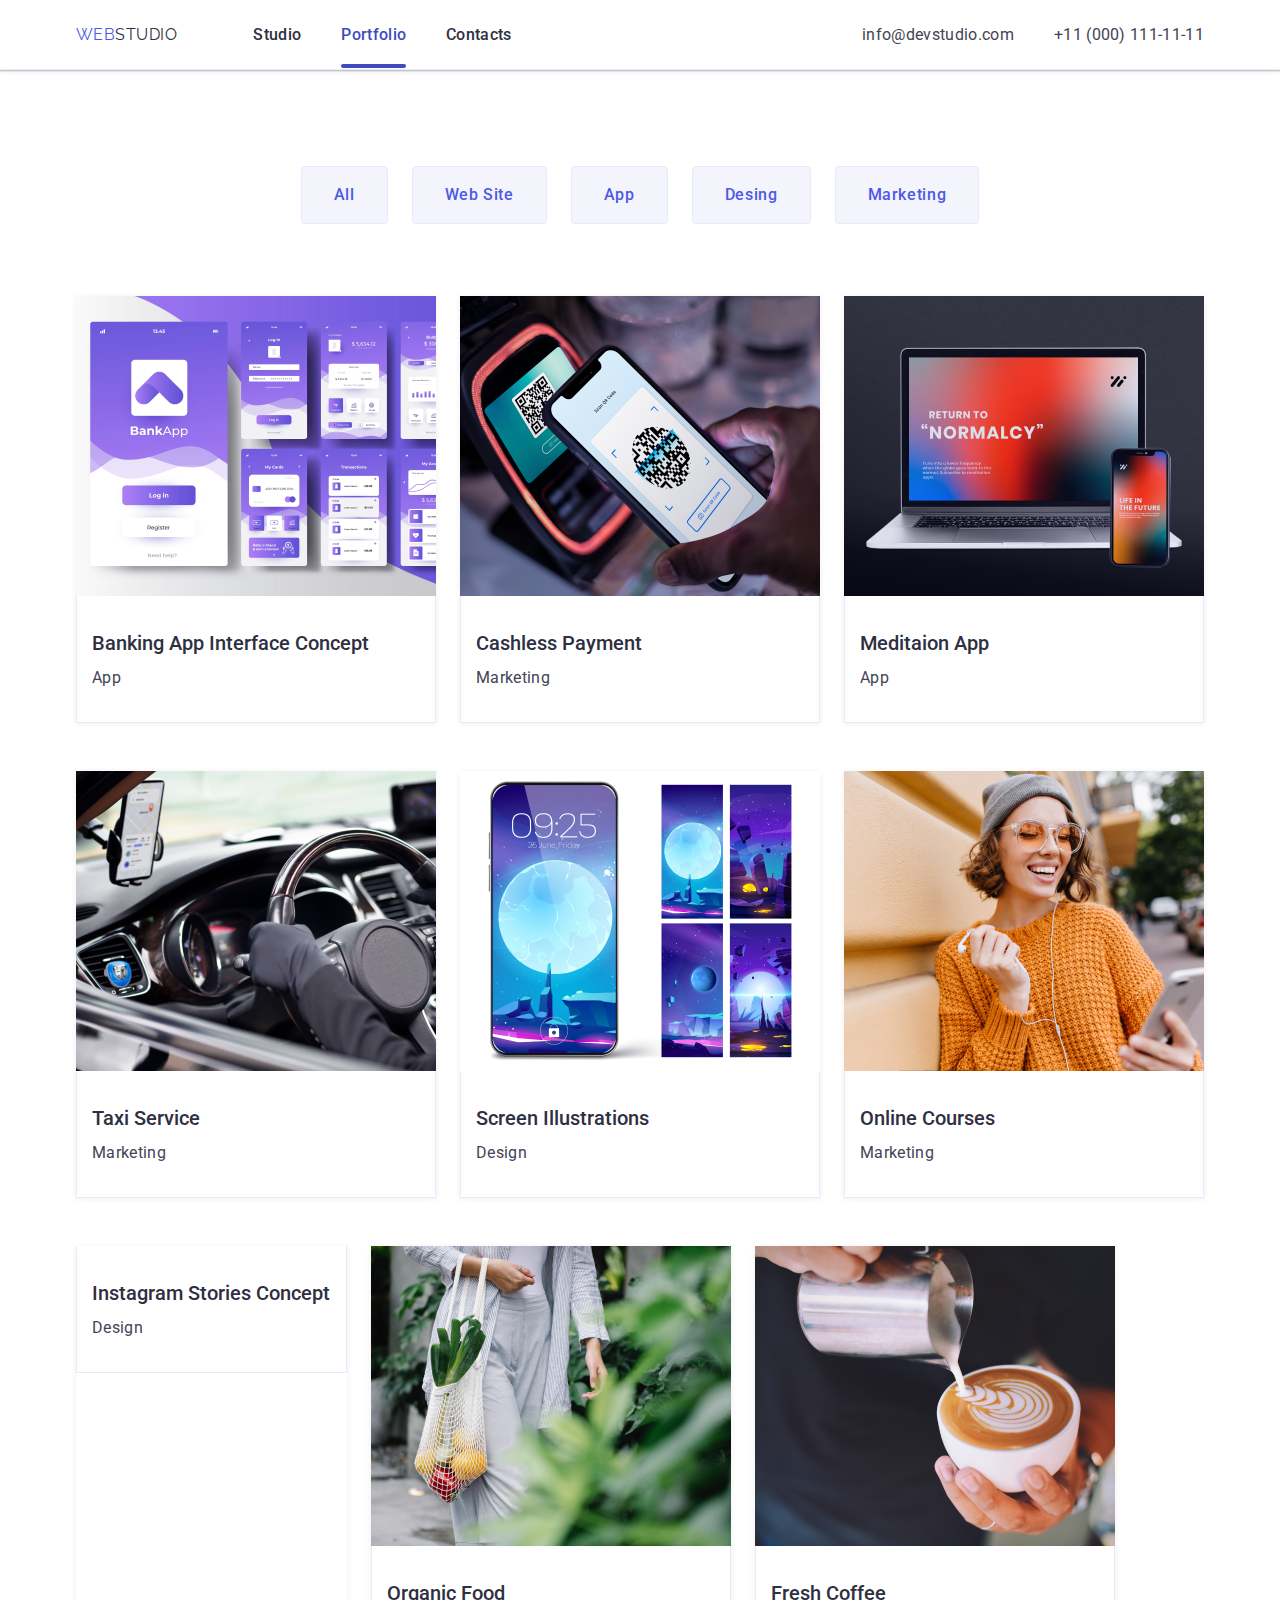
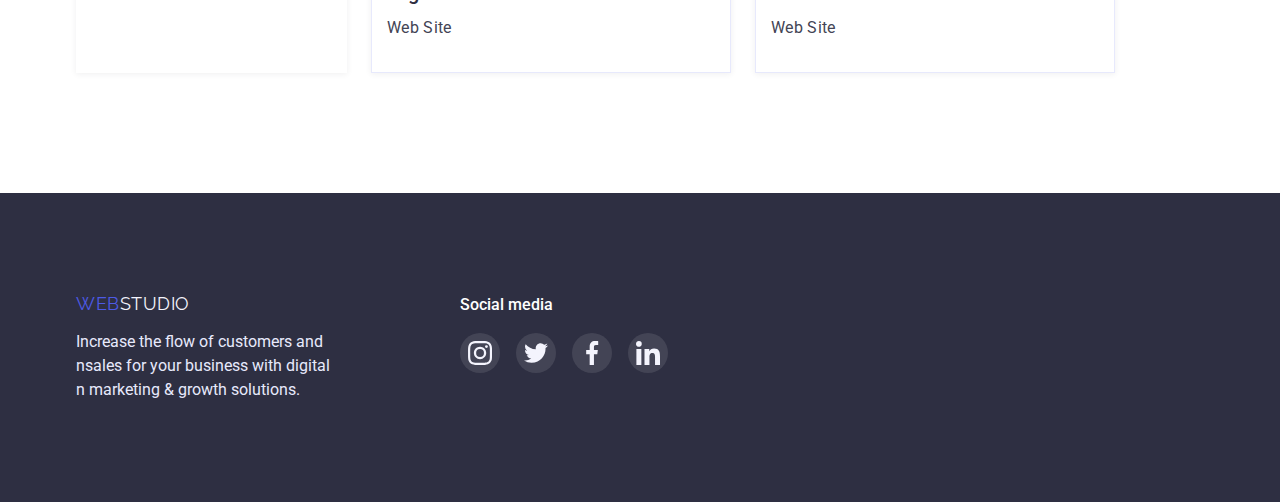
==== portfolio.html @ 6536e6da "Initial commit" ====
<!DOCTYPE html>
<html lang="en">
<head>
    <meta charset="UTF-8">
    <meta http-equiv="X-UA-Compatible" content="IE=edge">
    <meta name="viewport" content="width=device-width, initial-scale=1.0">
    <title>Portfolio</title>
    <link rel="preconnect" href="https://fonts.googleapis.com">
    <link rel="preconnect" href="https://fonts.gstatic.com" crossorigin>
    <link href="https://fonts.googleapis.com/css2?family=Raleway:wght@800&family=Roboto:wght@400;500;700;900&display=swap" rel="stylesheet">
    <!--modern-normalize-->
    <link rel="stylesheet" href="https://cdn.jsdelivr.net/npm/modern-normalize@1.1.0/modern-normalize.min.css">
    <!--Custom styles-->
    <link rel="stylesheet" href="./css/styles.css">
    </head>
</head>
<body>
    <!-- Hero -->
    <header class="header">
        <div class="heder-container container">
    <nav class="nav">
      <a class="text-logo" href="./index.html"> 
      <span class="span">WEB</span>STUDIO
      </a>
            <ul class="nav-list">
                <li class="nav-item"><a class="nav-link" href="./index.html">Studio</a></li>
                <li class="nav-item"><a class="nav-link current" href="./portfolio.html">Portfolio</a></li>
                <li class="nav-item"><a class="nav-link" href="">Contacts</a></li>
            </ul>
        </nav>
        <address>
            <ul class="address-list">
                <li class="address-item"><a class="address-link" href="mailto:info@devstudio.com">info@devstudio.com</a></li>
                <li class="address-item"><a class="address-link" href="tel:+110001111111">+11 (000) 111-11-11</a></li>
            </ul>
        </address>
        </div>
    </header>
    <main>
        <section class="portfolio-hero">
        <div class="container">
            <h1 class="visually-hidden">Development</h1>
            <ul class="portfolio-hero-list">
                <li class="portfolio-hero-item"><button class="portfolio-hero-btn" type="button">All</button></li>
                <li class="portfolio-hero-item"><button class="portfolio-hero-btn" type="button">Web Site</button></li>
                <li class="portfolio-hero-item"><button class="portfolio-hero-btn" type="button">App</button></li>
                <li class="portfolio-hero-item"><button class="portfolio-hero-btn" type="button">Desing</button></li>
                <li class="portfolio-hero-item"><button class="portfolio-hero-btn" type="button">Marketing</button></li>
            </ul>
            <ul class="projects-list">
               <li class="projects-item">
                    <a class="projects-link" href="">
                    <div class="projects-card-content">
                    <img class="projects-img" src="./images/img-hw2-1/img-hw2-1-1.png" alt="baking" width="360" height="300">
                    <p class="projects-content">
                        14 Stylish and User-Friendly App Design Concepts · Task Manager App · Calorie Tracker App · Exotic Fruit Ecommerce App ·
                        Cloud Storage App
                    </div>
                    <div class="projects-item-card">
                    <h2 class="projects-title">Banking App Interface Concept</h2>
                    <p class="projects-text">App</p>
                    </div>
                    </a>
               </li>  
                <li class="projects-item">
                    <a class="projects-link" href="">
                    <div class="projects-card-content">
                    <img class="projects-img" src="./images/img-hw2-1/img-hw2-1-2.png" alt="baking" width="360" height="300">
                    <p class="projects-content">
                        14 Stylish and User-Friendly App Design Concepts · Task Manager App · Calorie Tracker App · Exotic Fruit Ecommerce App ·
                        Cloud Storage App
                    </div>
                    <div class="projects-item-card">
                    <h2 class="projects-title">Cashless Payment</h2>
                    <p class="projects-text">Marketing</p>
                    </div>
                    </a>
                </li>
                <li class="projects-item">
                    <a class="projects-link" href="">
                    <div class="projects-card-content">
                    <img class="projects-img" src="./images/img-hw2-1/img-hw2-1-3.png" alt="baking" width="360" height="300">
                    <p class="projects-content">
                        14 Stylish and User-Friendly App Design Concepts · Task Manager App · Calorie Tracker App · Exotic Fruit Ecommerce App ·
                        Cloud Storage App
                    </div>
                    <div class="projects-item-card">
                    <h2 class="projects-title">Meditaion App</h2>
                    <p class="projects-text">App</p>
                    </div>
                    </a>
                </li>
                <li class="projects-item">
                    <a class="projects-link" href="">
                    <div class="projects-card-content">
                    <img class="projects-img" src="./images/img-hw2-2/img-hw2-2-1.png" alt="baking" width="360" height="300">
                    <p class="projects-content">
                        14 Stylish and User-Friendly App Design Concepts · Task Manager App · Calorie Tracker App · Exotic Fruit Ecommerce App ·
                        Cloud Storage App
                    </div>
                    <div class="projects-item-card">
                    <h2 class="projects-title">Taxi Service</h2>
                    <p class="projects-text">Marketing</p>
                    </div>
                    </a>
                </li>
                <li class="projects-item">
                    <a class="projects-link" href="">
                    <div class="projects-card-content">
                    <img class="projects-img" src="./images/img-hw2-2/img-hw2-2-2.png" alt="baking" width="360" height="300">
                    <p class="projects-content">
                        14 Stylish and User-Friendly App Design Concepts · Task Manager App · Calorie Tracker App · Exotic Fruit Ecommerce App ·
                        Cloud Storage App
                    </div>
                    <div class="projects-item-card">
                    <h2 class="projects-title">Screen Illustrations</h2>
                    <p class="projects-text">Design</p>
                    </div>
                    </a>
                </li>
                <li class="projects-item">
                    <a class="projects-link" href="">
                    <div class="projects-card-content">
                    <img class="projects-img" src="./images/img-hw2-2/img-hw2-2-3.png" alt="baking" width="360" height="300">
                    <p class="projects-content">
                        14 Stylish and User-Friendly App Design Concepts · Task Manager App · Calorie Tracker App · Exotic Fruit Ecommerce App ·
                        Cloud Storage App
                    </div>
                    <div class="projects-item-card">
                    <h2 class="projects-title">Online Courses</h2>
                    <p class="projects-text">Marketing</p>
                    </div>
                    </a>
                </li>
                <li class="projects-item">
                    <a class="projects-link" href="">
                    <div class="projects-card-content">
                    <p class="projects-content">
                    <img class="projects-img" src="./images/img-hw2-3/img-hw2-3-1.png" alt="baking" width="360" height="300">
                    <p class="projects-content">
                        14 Stylish and User-Friendly App Design Concepts · Task Manager App · Calorie Tracker App · Exotic Fruit Ecommerce App ·
                        Cloud Storage App
                    </div>
                    <div class="projects-item-card">
                    <h2 class="projects-title">Instagram Stories Concept</h2>
                    <p class="projects-text">Design</p>
                    </div>
                    </a>
                </li>
                <li class="projects-item">
                    <a class="projects-link" href="">
                    <div class="projects-card-content">
                    <img class="projects-img" src="./images/img-hw2-3/img-hw2-3-2.png" alt="baking" width="360" height="300">
                    <p class="projects-content">
                        14 Stylish and User-Friendly App Design Concepts · Task Manager App · Calorie Tracker App · Exotic Fruit Ecommerce App ·
                        Cloud Storage App
                    </div>
                    <div class="projects-item-card">
                    <h2 class="projects-title">Organic Food</h2>
                    <p class="projects-text">Web Site</p>
                    </div>
                    </a>
                </li>
                <li class="projects-item">
                    <a class="projects-link" href="">
                    <div class="projects-card-content">
                    <img class="projects-img" src="./images/img-hw2-3/img-hw2-3-3.png" alt="baking" width="360" height="300">
                    <p class="projects-content">
                        14 Stylish and User-Friendly App Design Concepts · Task Manager App · Calorie Tracker App · Exotic Fruit Ecommerce App ·
                        Cloud Storage App
                    </div>
                    <div class="projects-item-card">
                    <h2 class="projects-title">Fresh Coffee</h2>
                    <p class="projects-text">Web Site</p>
                    </div>
                    </a>
                </li>
            </ul>
        </div>
        </section>
    </main>
    <!--Footer-->
    <footer class="footer">
        <div class="container">
            <div class="footer-container">
                <a class="footer-text-logo" href="./index.html">
                    <span class="span">WEB</span>STUDIO
                </a>
                <p class="footer-text">Increase the flow of customers and nsales for your business with digital n marketing
                    & growth solutions.</p>
            </div>
            <div class="footer-social">
                <h3 class="footer-social-title">Social media</h3>
                <ul class="footer-social-list">
                    <li class="footer-social-item">
                        <a href="" class="footer-social-link link">
                            <svg class="footer-social-icon" width="24" height="24">
                                <use href="./images/icons.svg#icon-instagram"></use>
                            </svg>
                        </a>
                    </li>
                    <li class="footer-social-item">
                        <a href="" class="footer-social-link link">
                            <svg class="footer-social-icon" width="24" height="24">
                                <use href="./images/icons.svg#icon-twitter"></use>
                            </svg>
                        </a>
                    </li>
                    <li class="footer-social-item">
                        <a href="" class="footer-social-link link">
                            <svg class="footer-social-icon" width="24" height="24">
                                <use href="./images/icons.svg#icon-facebook"></use>
                            </svg>
                        </a>
                    </li>
                    <li class="footer-social-item">
                        <a href="" class="footer-social-link link">
                            <svg class="sfooter-social-icon" width="24" height="24">
                                <use href="./images/icons.svg#icon-linkedin"></use>
                            </svg>
                        </a>
                    </li>
                </ul>
            </div>
        </div>
    </footer>
    </body>
    </html>
---- css/styles.css ----
/* General for index and portfolio */

:root {
    --navy-blue-color: #2E2F42;
    --slate-color: #434455;
    --white-color: #fff;
    --cornflower-color:#E7E9FC;
    --iris-color: #4D5AE5;
    --ocean-color: #404BBF;
    --cloud-color:#F4F4FD;
    --light-slate-color: #8E8F99;
    --green-color:#31D0AA;
    --typical-lh: 1.5;
    --row-gap: 48px;
    --grad: linear-gradient(rgba(46, 47, 66, 0.7), rgba(46, 47, 66, 0.7));
    --grad:linear-gradient(rgba(46, 47, 66, 0.7), rgba(46, 47, 66, 0.7));
    --cubic-bezier: cubic-bezier (0.4, 0, 0.2, 1);
}

body {
    color: var(--navy-blue-color);
    font-family: 'Roboto', sans-serif;
}


/* reset start */
h1,
h2,
h3,
h4,
h5,
h6,
p {
    margin: 0;
}

ul {
    
    margin: 0;
    padding: 0;
    list-style: none;
}

a {
color: currentColor;
text-decoration: none;
}

button {
    cursor: pointer;
    background-color: transparent;
    padding: 16px 32px;
    border-radius: 4px;
    margin-right: auto;
    margin-left: auto;
    border: none;
    text-align: center;
}

img {
    display: block;
    max-width: 100%;
    height: auto;
}

.visually-hidden {
    position: absolute;
    width: 1px;
    height: 1px;
    margin: -1px;
    border: 0;
    padding: 0;
    white-space: nowrap;
    clip-path: inset(100%);
    clip: rect(0 0 0 0);
    overflow: hidden;
}
/* reset end */

.container {
    width: 1158px;
    padding-left: 15px;
    padding-right: 15px;
    margin-left: auto;
    margin-right: auto;
}

.heder-container {
    display: flex;
    align-items: center;
}

.header {
    border-bottom: 1px solid var(--cornflower-color);
    box-shadow: 0px 2px 1px rgba(46, 47, 66, 0.08), 0px 1px 1px rgba(46, 47, 66, 0.16), 0px 1px 6px rgba(46, 47, 66, 0.08);
}

.nav {
    display: flex;
    align-items: center;
}

.text-logo {
    color: var(--navy-blue-color);
    font-family: 'Raleway', sans-serif;
    line-height: 1.33;
    letter-spacing: 0.03em;
    text-transform: uppercase;
    text-decoration: none;
    padding-bottom: 24px;
    padding-top: 24px;
    margin-right: 76px;
}

.nav .text-logo {

}

.span {
    color: var(--iris-color);
}

.nav-list {
    display: flex;
    list-style-type: none;
    gap: 40px;
}

.nav-item {
    
}

.nav-link {
    color: var(--navy-blue-color);
    font-weight: 500;
    font-size: 16px;
    line-height: var(--typical-lh);
    letter-spacing: 0.02em;
    text-decoration: none;
    padding-bottom: 24px;
    padding-top: 24px;
    position: relative;
    
    transition-property: color, background-color;
    transition-duration: 250ms;
    transition-timing-function: cubic-bezier(0.4, 0, 0.2, 1);
    transition-delay: 0ms;
}

.nav-link.current::after {
    content: '';
    display: block;
    position: absolute;
    width: 100%;
    height: 4px;
    background-color: var(--ocean-color);
    border-radius: 2px;
    bottom: 0;
}

.nav-link:hover,
.nav-link:focus {
    color: var(--ocean-color); 
    color: var(--ocean-color);
}

.current {
    color: var(--ocean-color);
}

address {
    margin-left: auto;
}
.address-link:hover,
.address-link:focus {
    color: var(--ocean-color);   
}
.address-list {
    display: flex;
    list-style-type: none;
    
    gap: 40px;
}

.address-item {
}

.address-link {
    color: var(--slate-color);
    font-style: normal;
    line-height: var(--typical-lh);
    letter-spacing: 0.02em;
    text-decoration: none;
    padding-bottom: 24px;
    padding-top: 24px;
}

/* Footer */

.footer {
    background-color: var(--navy-blue-color);
    color: var(--cornflower-color);
    padding-top: 100px;
    padding-bottom: 100px;
    line-height: 1.5; 
}

.footer-text-logo {
    font-family: 'Raleway', sans-serif;
    font-size: 18px;
    line-height: 1.17;
    display: flex;
    align-items: center;
    letter-spacing: 0.03em;
    text-transform: uppercase;
    text-decoration: none;
    color: var(--cloud-color);
    margin-bottom: 16px;
}

.footer-text {
    line-height: var(--typical-lh);
    color: var(--cornflower-color);
    width: 264px;
    }

.footer .container {
    display: flex;
    align-items: baseline;
}

.footer-container {
    width: 264px;
    margin-right: 120px;
}

.footer-social-title{
    
}
.footer-social {
    display: flex;
    flex-direction: column;
    flex-wrap: wrap;
    
}

.footer-social-title{
    color: var(--white-color);
    font-weight: 500;
    font-size: 16px;
    margin-bottom: 16px;
}
.footer-social-list {
    display: flex;
    gap: 16px;
}

.footer-social-item {
    width: 40px;
    height: 40px;
}
    
.footer-social-link {
    display: flex;
    justify-content: center;
    align-items: center;
    width: 100%;
    height: 100%;
    border-radius: 50%;
    background-color: rgba(255, 255, 255, 0.1);

    transition-property: color, background-color;
    transition-duration: 250ms;
    transition-timing-function: cubic-bezier(0.4, 0, 0.2, 1);
    transition-delay: 0ms;
}
    
.footer-social-icon {
    fill: var(--cloud-color);
}
    
.footer-social-link:hover,
.footer-social-link:focus {
    background-color: var(--green-color);
}

/* For index */

/* Hero */

.hero {
    max-width: 1440px;
    margin: auto;
    margin: auto;
    background-color: var(--navy-blue-color);
    background-image: var(--grad), url(../images/img-hw-4/hero-img.jpg);
    background-repeat: no-repeat;
    background-position: center;
    background-size: cover;
    padding-top: 188px;
    padding-bottom: 188px; 
}

.hero-title {
    color: var(--white-color);
    font-size: 56px;
    line-height: 1.07;
    text-align: center;
    letter-spacing: 0.02em;
    margin-bottom: 48px;
    max-width: 496px;
    margin-left: auto;
    margin-right: auto;
}   

.hero .container {
    display: flex;
    align-items: center;
    flex-direction: column;
}

.hero-btn {
    color: var(--white-color);
    font-family: inherit;
    font-weight: 500;
    font-size: 16px;
    line-height: var(--typical-lh);
    background-color: var(--iris-color);
    align-items: center;
    letter-spacing: 0.04em;
    cursor: pointer;

    transition-property: color, background-color;
    transition-duration: 250ms;
    transition-timing-function: cubic-bezier(0.4, 0, 0.2, 1);
    transition-delay: 0ms;
}


.hero-btn:hover,
.hero-btn:focus {
    color: var(--white-color);
    background-color: var(--ocean-color);
}

/* About */

.about {
    padding-top: 120px;
    padding-bottom: 120px;
}

.about-list {
    display: flex;
    list-style-type: none;
    gap: 24px;
}

.about-item {
    width: 264px;
}

.about-item-icon-backg {
    background: var(--cloud-color);
    min-width: 264px;
    min-height: 112px;
    display: flex;
    align-items: center;
    justify-content: center;
    margin-bottom: 8px;
}

.about-item-icon {
}

.about-title {
    font-weight: 500;
    font-size: 20px;
    line-height: 1.2;
    letter-spacing: 0.02em;
    margin-bottom: 8px;
}

.about-text {
    line-height: var(--typical-lh);
    letter-spacing: 0.02em;
    color: var(--slate-color);
}

/* Types */

.types {
    padding-bottom: 120px;
}

.types-title {
    font-size: 36px;
    line-height: 1.11;
    text-align: center;
    letter-spacing: 0.02em;
    text-transform: capitalize;
    margin-bottom: 72px;
}

.types-list {
    display: flex;
    list-style-type: none;
    gap: 24px;
    justify-content: none;
}

.types-item {
}

.types-img {
}

/* Team */

.team {
    padding-top: 120px;
    padding-bottom: 120px;
    background: var(--cloud-color);
}

.team-toptitle {
    font-size: 36px;
    line-height: 1.11;
    text-align: center;
    text-transform: capitalize;
    margin-bottom: 72px;
}

.team-list {
    display: flex;
    list-style-type: none;
    gap: 24px;
}

.team-item {
    display: block;
    height: 428px;
    background: var(--white-color);
    box-shadow: 0px 1px 6px rgba(46, 47, 66, 0.07),
    0px 1px 1px rgba(46, 47, 66, 0.14),
    0px 2px 1px rgba(46, 47, 66, 0.07);
        border-radius: 0px 0px 4px 4px;
    width: calc((100% - 72px) / 4);
}

.team-img {
} 

.team-card {
    padding: 32px 16px;
    text-align: center;
    border: 1px solid var(--cornflower-color);
}

.team-title {
    font-weight: 500;
    font-size: 20px;
    line-height: 1.2;
    color: var(--navy-blue-color);
    margin-bottom: 8px;
}

.team-text {
    line-height: var(--typical-lh);
    letter-spacing: 0.02em;
    color: var(--slate-color);
    margin-bottom: 8px;
    }

.social {
    display: flex;
    gap: 24px;
}

.social-item {
    width: 40px;
    height: 40px;
}
.social-link {
    display: flex;
    justify-content: center;
    align-items: center;
    width: 100%;
    height: 100%;
    border-radius: 50%;    
    background-color: var(--iris-color);

    transition-property: color, background-color;
    transition-duration: 250ms;
    transition-timing-function: cubic-bezier(0.4, 0, 0.2, 1);
    transition-delay: 0ms;
}

.social-icon {
    fill: var(--cloud-color);
}

.social-link:hover,
.social-link:focus {
    background-color: var(--ocean-color);
    }

/* Customers */

.customers-section{
    padding-top: 130px;
    padding-bottom: 120px;
}

.customers-title {
    color: var(--navy-blue-color);
    font-size: 36px;
    line-height: 1.11;
    text-align: center;
    margin-bottom: 72px;
    
}

.customers-list {
    display: flex;
    align-items: center;
    justify-content: center;
    gap: 24px;
}

.customers-item {
    width: 168px;
    height: 88px;
    
}

.customers-link {
    display: flex;
    align-items: center;
    justify-content: center;
    border: 1px solid var(--light-slate-color);
    border-radius: 4px;
    width: 100%;
    height: 100%;
    color: var(--light-slate-color);

    transition-property: color, background-color;
    transition-duration: 250ms;
    transition-timing-function: cubic-bezier(0.4, 0, 0.2, 1);
    transition-delay: 0ms;
}

.customers-icon {
  fill: currentColor;  
}

.customers-link:hover,
.customers-link:focus {
    border-color: var(--ocean-color);
    color: var(--ocean-color);
}

/* For portfolio */

.portfolio-hero {
    padding-top: 96px;
    padding-bottom: 120px;
}

.portfolio-hero-list { 
    display: flex;
    justify-content: center;
    list-style-type: none;
    gap: 24px;
    margin-bottom: 72px;
 }

.portfolio-hero-item {
   gap: 24px;
}

.portfolio-hero-btn {
    font-family: inherit;
    font-weight: 500;
    font-size: 16px;
    line-height: var(--typical-lh);
    display: flex;
    align-items: center;
    text-align: center;
    letter-spacing: 0.04em;
    color: var(--iris-color);
    background: var(--cloud-color);
    border: 1px solid var(--cornflower-color);
    border-radius: 4px;
    cursor: pointer;
    min-width: 69px;

    transition-property: color, background-color;
    transition-duration: 250ms;
    transition-timing-function: cubic-bezier(0.4, 0, 0.2, 1);
    transition-delay: 0ms;
}

.portfolio-hero-btn:hover, 
.portfolio-hero-btn:focus {
    color: var(--white-color);
    background-color: var(--ocean-color);
    box-shadow: 0px 2px 2px rgba(0, 0, 0, 0.12);
    border: 1px solid var(--ocean-color);
}
  

.projects-list {
    padding: 0;
    list-style: none;
    display: flex;
    flex-wrap: wrap;
    margin-top: -48px;
    margin-left: -24px;

}

.projects-item {
    flex-basis: calc((100%(24px*2))/3);
    background: var(--white-color);
    box-shadow: 0px 1px 6px rgba(46, 47, 66, 0.08);
    outline-offset: -1px;
    max-width: 360px;
    margin-top: 48px;
    margin-left: 24px;
    transition-property: color, background-color;
    transition-duration: 250ms;
    transition-timing-function: cubic-bezier(0.4, 0, 0.2, 1);
    transition-delay: 0ms;
    transition: box-shadow 250ms var(--cubic-bezier);
}

.projects-item:hover,
.projects-item:focus {
    cursor: pointer;
    box-shadow:
        0px 1px 6px rgba(46, 47, 66, 0.08),
        0px 1px 1px rgba(46, 47, 66, 0.16),
        0px 2px 1px rgba(46, 47, 66, 0.08);
}

.projects-link {
}

.projects-card-content {
    position: relative;
    overflow: hidden;
}

.projects-img {
}

.projects-content {
    position: absolute;
    top: 0;
    font-size: 18px;
    line-height: 1.5;
    color: var(--white-color);
    background-color: var(--iris-color);
    padding: 40px;
    height: 100%;
    transform: translate(100%);
    transition: transform 250ms var(--cubic-bezier);
    overflow: auto;

    transform: translateY(100%);
    transition-duration: 250ms;
    transition-timing-function: cubic-bezier(0.4, 0, 0.2, 1);
    transition-delay: 0ms;
}

.projects-item:hover .projects-content {
    transform: translateY(0%);
}

.projects-item-card {
    padding-left: 15px;
    padding-right: 16px;
    padding-top: 32px;
    padding-bottom: 32px;
    border: 1px solid var(--cornflower-color);
    border-top: none;
}


.projects-title {
    font-weight: 500;
    font-size: 20px;
    line-height: var(--typical-lh);

    font-weight: 500;
    font-size: 20px;
    color: var(--navy-blue-color);
}

.projects-text {
    line-height: var(--typical-lh);
    letter-spacing: 0.02em;
    color: var(--slate-color);
    margin-top: 8px;
}

/* MODAL */

.backdrop {
    position: fixed;
    top: 0;
    left: 0;
    z-index: 1000;
    width: 100%;
    height: 100%;
    background-color: rgba(46, 47, 66, 0.4);
    transition: opacity 250ms cubic-bezier(0.4, 0, 0.2, 1), visibility 250ms cubic-bezier(0.4, 0, 0.2, 1);
}

.is-hidden {
    opacity: 0;
    visibility: hidden;
    pointer-events: none;
}

.modal {
    position: absolute;
    min-width: 408px;
    min-height: 576px;
    top: 50%;
    left: 50%;
    transform: translate(-50%, -50%) scale(1);
    background-color: #FCFCFC;
    box-shadow: 0px 1px 1px rgba(0, 0, 0, 0.14), 0px 1px 3px rgba(0, 0, 0, 0.12), 0px 2px 1px rgba(0, 0, 0, 0.2);
    border-radius: 4px;
    transition: transform 250ms var(--cubic-bezier), opacity 250ms var(--cubic-bezier);
}

.backdrop.is-hidden .modal{
    transform: translate(-50%, -50%) scale(0);
    opacity: 0;
    transition-duration: 250ms;
}

.modal-btn {
    display: block;
    align-items: center;
    justify-content: center;
    position: absolute;
    padding: 0;
    top: 24px;
    right: 24px;
    width: 24px;
    height: 24px;
    border-radius: 50%;
    background-color: var(--cornflower-color);
    border: 1px solid rgba(0, 0, 0, 0.1);
    fill: currentColor;
    transition: color 250ms var(--cubic-bezier), background-color 250ms var(--cubic-bezier);
}

.modal-btn:hover, 
.modal-btn:focus {
    background-color: var(--ocean-color);
    color: var(--white-color);
}

.close-icon {
    display: block;
    margin: auto;
    justify-content: center;
}
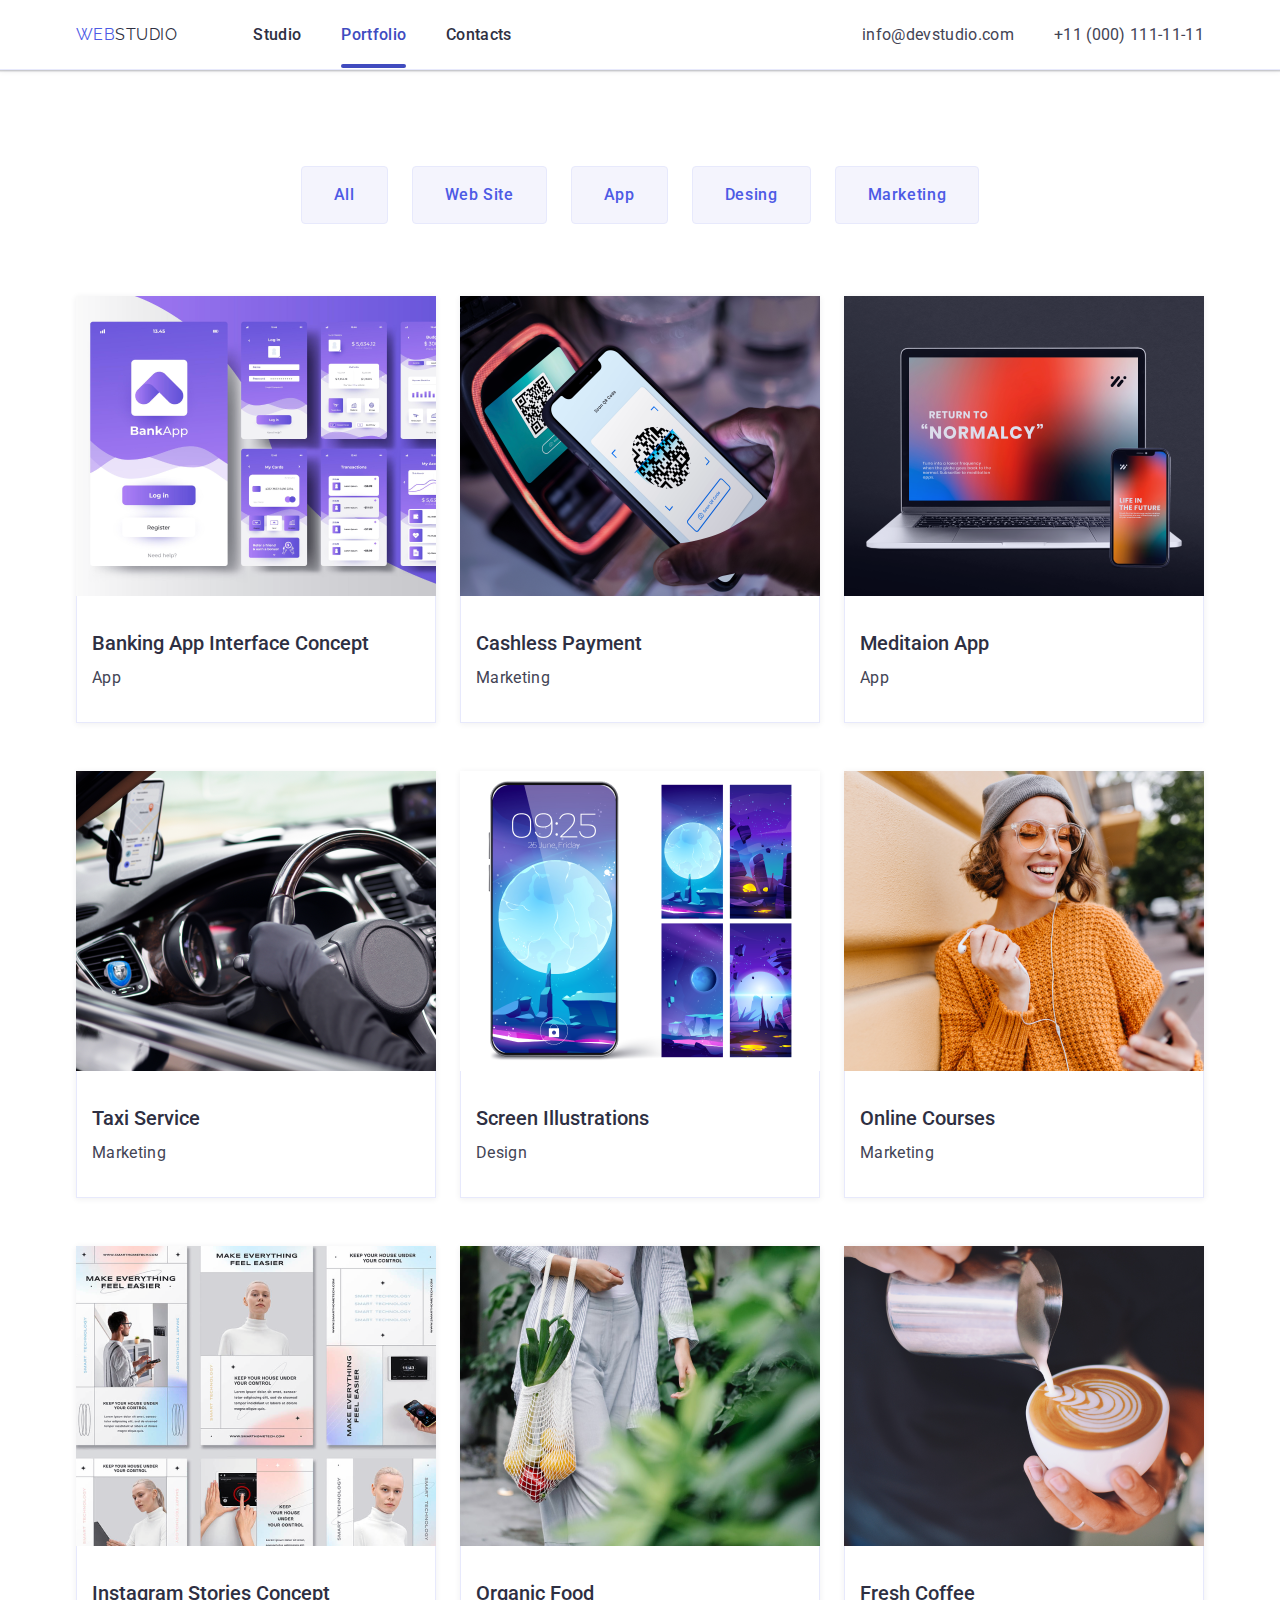
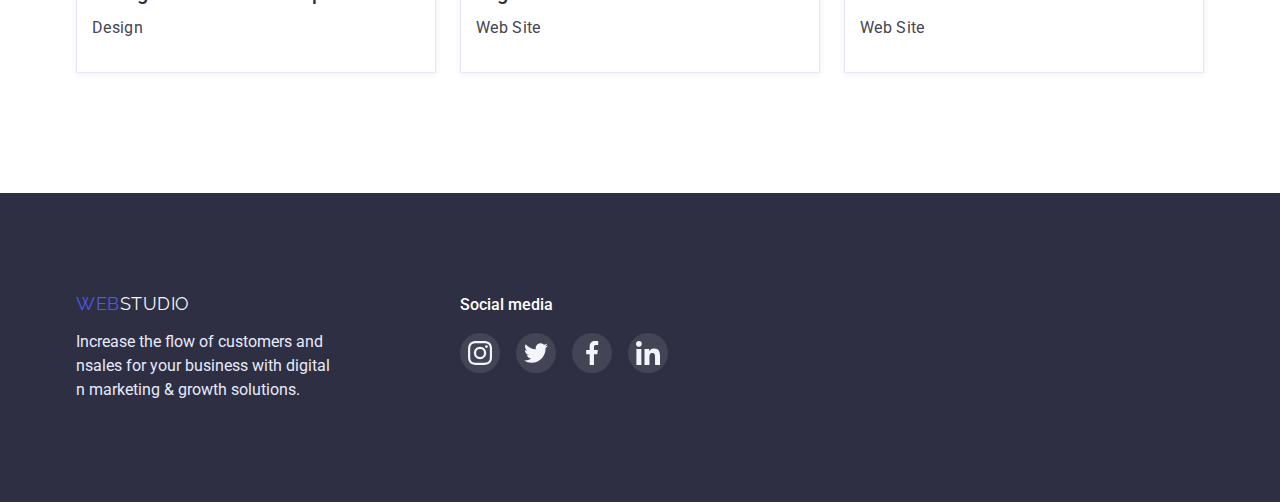
==== commit 27bbee68: "hw-06" ====
--- a/portfolio.html
+++ b/portfolio.html
@@ -135,10 +135,10 @@
                 <li class="projects-item">
                     <a class="projects-link" href="">
                     <div class="projects-card-content">
-                    <p class="projects-content">
                     <img class="projects-img" src="./images/img-hw2-3/img-hw2-3-1.png" alt="baking" width="360" height="300">
                     <p class="projects-content">
-                        14 Stylish and User-Friendly App Design Concepts · Task Manager App · Calorie Tracker App · Exotic Fruit Ecommerce App ·
+                        14 Stylish and User-Friendly App Design Concepts · Task Manager App · Calorie Tracker App · Exotic Fruit
+                        Ecommerce App ·
                         Cloud Storage App
                     </div>
                     <div class="projects-item-card">
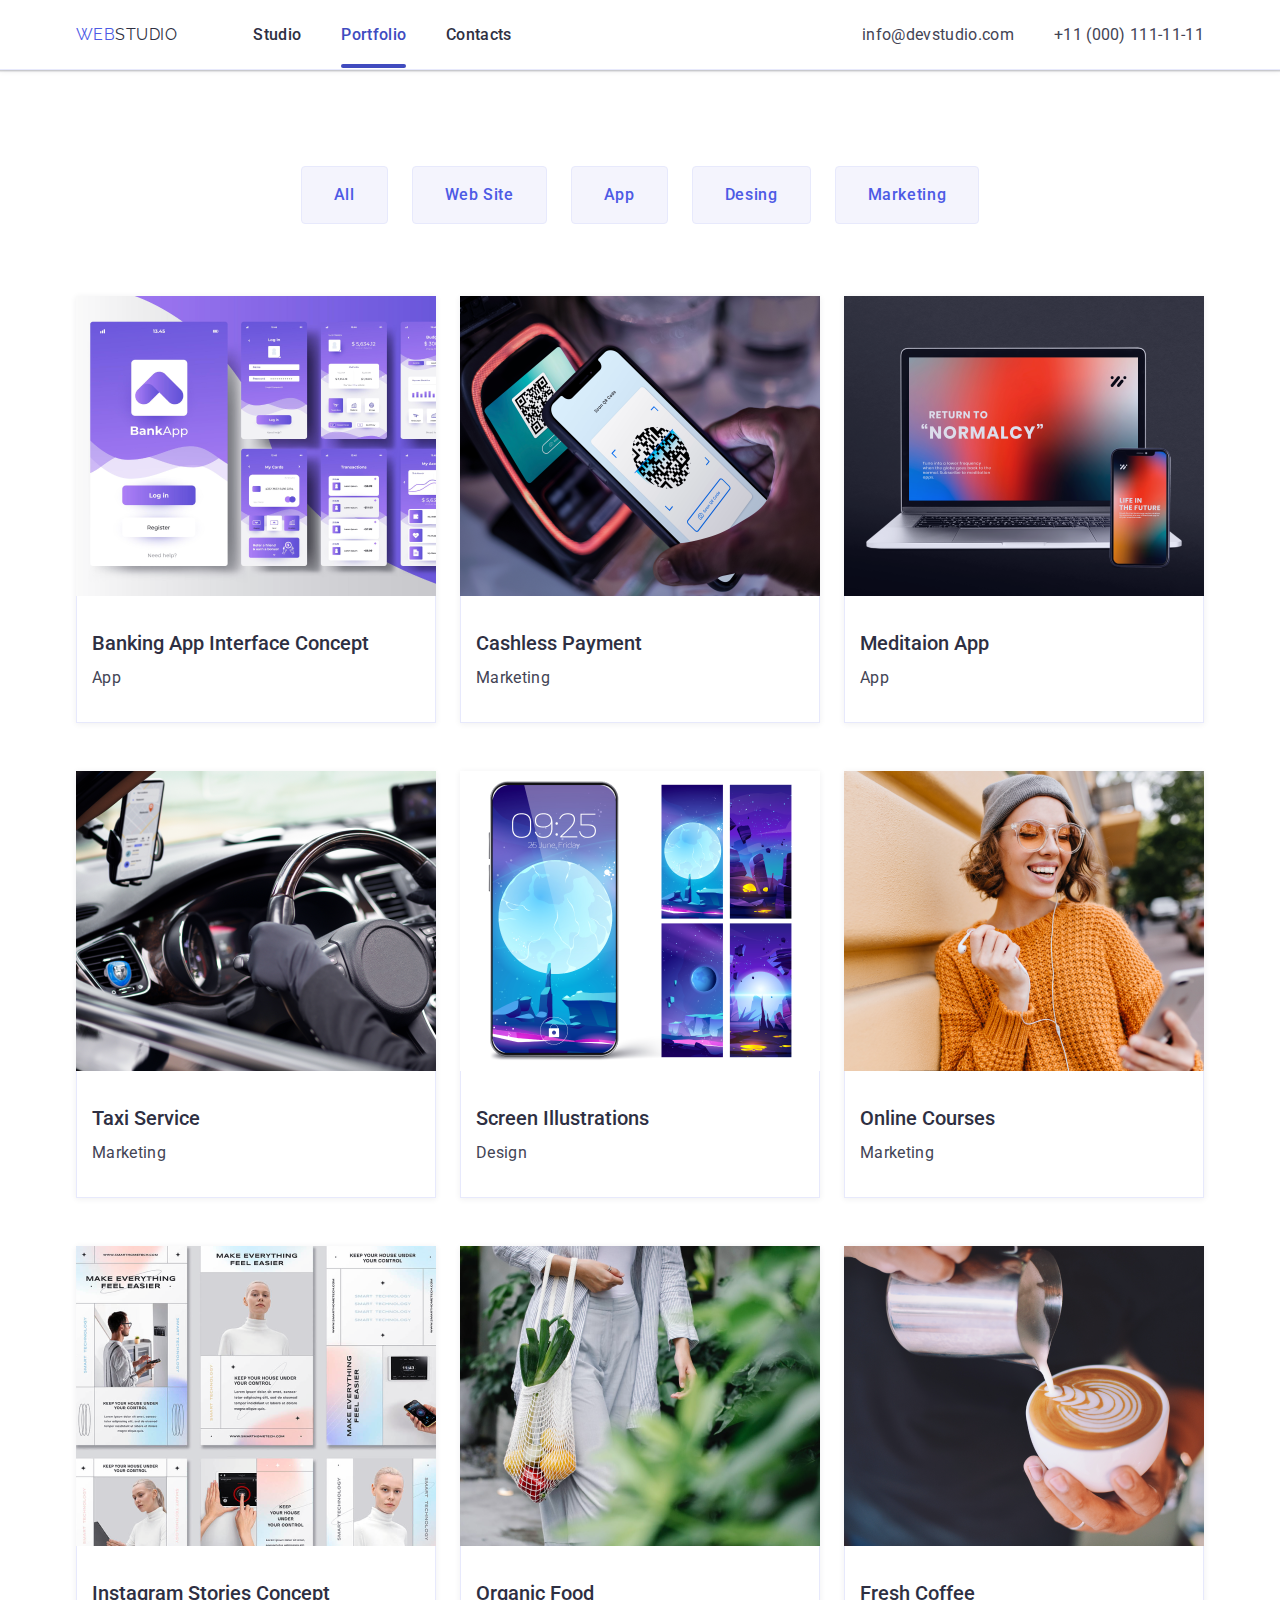
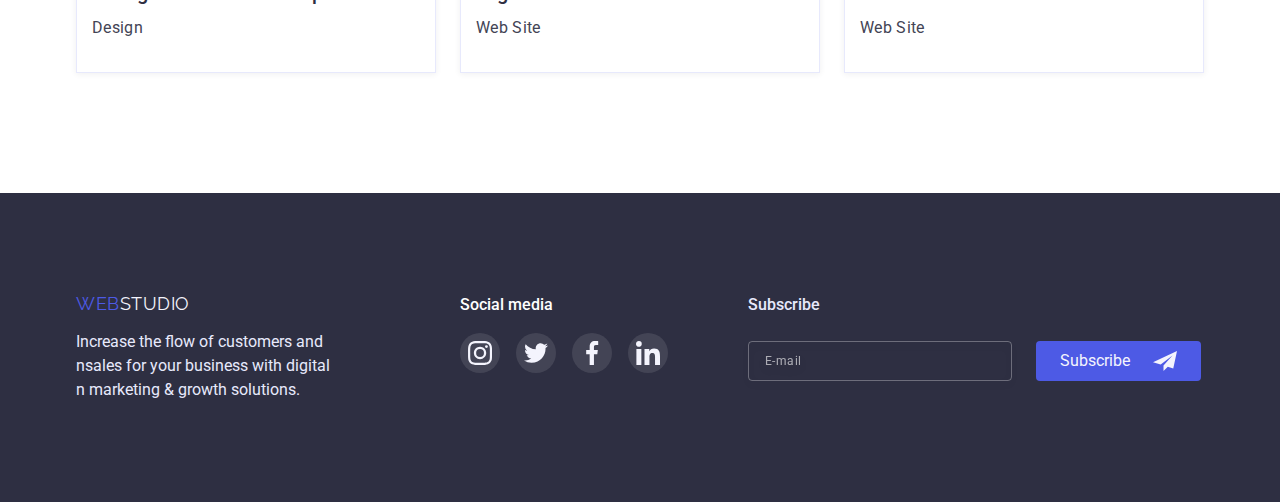
==== commit 078b348c: "hw-06" ====
--- a/portfolio.html
+++ b/portfolio.html
@@ -187,7 +187,7 @@
                     <span class="span">WEB</span>STUDIO
                 </a>
                 <p class="footer-text">Increase the flow of customers and nsales for your business with digital n marketing
-                    & growth solutions.</p>
+                & growth solutions.</p>
             </div>
             <div class="footer-social">
                 <h3 class="footer-social-title">Social media</h3>
@@ -195,7 +195,7 @@
                     <li class="footer-social-item">
                         <a href="" class="footer-social-link link">
                             <svg class="footer-social-icon" width="24" height="24">
-                                <use href="./images/icons.svg#icon-instagram"></use>
+                             <use href="./images/icons.svg#icon-instagram"></use>
                             </svg>
                         </a>
                     </li>
@@ -221,6 +221,21 @@
                         </a>
                     </li>
                 </ul>
+            </div>
+            <div class="footer-subscribe">
+                <h3 class="footer-subscribe-title">Subscribe</h3>
+                <form class="footer-form">
+                    <label>
+                        <input type="email" name="subscribe-email" class="footer-form-email" placeholder="E-mail"
+                        required />
+                    </label>
+                    <button type="submit" class="footer-form-btn btn">
+                        Subscribe
+                        <svg class="footer-btn-icon" width="24" height="24">
+                            <use href="./images/icons.svg#icon-subscribe"></use>
+                        </svg>
+                    </button>
+                </form>
             </div>
         </div>
     </footer>
--- a/css/styles.css
+++ b/css/styles.css
@@ -195,95 +195,6 @@
     padding-top: 24px;
 }
 
-/* Footer */
-
-.footer {
-    background-color: var(--navy-blue-color);
-    color: var(--cornflower-color);
-    padding-top: 100px;
-    padding-bottom: 100px;
-    line-height: 1.5; 
-}
-
-.footer-text-logo {
-    font-family: 'Raleway', sans-serif;
-    font-size: 18px;
-    line-height: 1.17;
-    display: flex;
-    align-items: center;
-    letter-spacing: 0.03em;
-    text-transform: uppercase;
-    text-decoration: none;
-    color: var(--cloud-color);
-    margin-bottom: 16px;
-}
-
-.footer-text {
-    line-height: var(--typical-lh);
-    color: var(--cornflower-color);
-    width: 264px;
-    }
-
-.footer .container {
-    display: flex;
-    align-items: baseline;
-}
-
-.footer-container {
-    width: 264px;
-    margin-right: 120px;
-}
-
-.footer-social-title{
-    
-}
-.footer-social {
-    display: flex;
-    flex-direction: column;
-    flex-wrap: wrap;
-    
-}
-
-.footer-social-title{
-    color: var(--white-color);
-    font-weight: 500;
-    font-size: 16px;
-    margin-bottom: 16px;
-}
-.footer-social-list {
-    display: flex;
-    gap: 16px;
-}
-
-.footer-social-item {
-    width: 40px;
-    height: 40px;
-}
-    
-.footer-social-link {
-    display: flex;
-    justify-content: center;
-    align-items: center;
-    width: 100%;
-    height: 100%;
-    border-radius: 50%;
-    background-color: rgba(255, 255, 255, 0.1);
-
-    transition-property: color, background-color;
-    transition-duration: 250ms;
-    transition-timing-function: cubic-bezier(0.4, 0, 0.2, 1);
-    transition-delay: 0ms;
-}
-    
-.footer-social-icon {
-    fill: var(--cloud-color);
-}
-    
-.footer-social-link:hover,
-.footer-social-link:focus {
-    background-color: var(--green-color);
-}
-
 /* For index */
 
 /* Hero */
@@ -705,13 +616,156 @@
     margin-top: 8px;
 }
 
+/* Footer */
+
+.footer {
+    background-color: var(--navy-blue-color);
+    color: var(--cornflower-color);
+    padding-top: 100px;
+    padding-bottom: 100px;
+    line-height: 1.5;
+}
+
+.footer-text-logo {
+    font-family: 'Raleway', sans-serif;
+    font-size: 18px;
+    line-height: 1.17;
+    display: flex;
+    align-items: center;
+    letter-spacing: 0.03em;
+    text-transform: uppercase;
+    text-decoration: none;
+    color: var(--cloud-color);
+    margin-bottom: 16px;
+}
+
+.footer-text {
+    line-height: var(--typical-lh);
+    color: var(--cornflower-color);
+    width: 264px;
+}
+
+.footer .container {
+    display: flex;
+    align-items: baseline;
+}
+
+.footer-container {
+    width: 264px;
+    margin-right: 120px;
+}
+
+.footer-social-title {}
+
+.footer-social {
+    display: flex;
+    flex-direction: column;
+    flex-wrap: wrap;
+
+}
+
+.footer-social-title {
+    color: var(--white-color);
+    font-weight: 500;
+    font-size: 16px;
+    margin-bottom: 16px;
+}
+
+.footer-social-list {
+    display: flex;
+    align-items: center;
+    justify-content: center;
+    gap: 16px;
+}
+
+.footer-social-item {
+    width: 40px;
+    height: 40px;
+    background: rgba(255, 255, 255, 0.1);
+    border-radius: 50%;
+    transform: background-color 250ms cubic-bezier(0.4, 0, 0.2, 1);
+}
+
+.footer-social-item:hover,
+.footer-social-item:focus {
+    background-color: var(--green-color);
+}
+
+.footer-social-link {
+    width: 100%;
+    height: 100%;
+    display: flex;
+    justify-content: center;
+    align-items: center;
+}
+
+.footer-social-icon {
+    fill: var(--cloud-color);
+}
+
+/* FOOTER FORM */
+.footer-subscribe {}
+
+.footer-subscribe-title {
+    display: block;
+    font-weight: 500;
+    font-size: 16px;
+    margin-bottom: 24px;
+    margin-left: 80px;
+}
+
+.footer-form {
+    display: flex;
+    margin-left: 80px;
+    width: 453px;
+}
+
+.footer-form-email {
+    width: 264px;
+    height: 40px;
+    font-size: 12px;
+    line-height: 2;
+    letter-spacing: 0.04em;
+    color: inherit;
+    padding: 8px 16px;
+    background-color: transparent;
+    border: 1px solid rgba(255, 255, 255, 0.3);
+    filter: drop-shadow(0px 4px 4px rgba(0, 0, 0, 0.15));
+    border-radius: 4px;
+    outline: none;
+    margin-right: 24px;
+    transition: border-color var(--ocean-color);
+}
+
+.footer-form-email:focus {
+    border-color: var(--ocean-color);
+}
+
+.footer-form-email::placeholder {
+    color: rgba(255, 255, 255, 0.6);}
+
+.footer-form-btn {
+    display: flex;
+    justify-content: space-between;
+    align-items: center;
+    width: 165px;
+    height: 40px;
+    background-color: var(--iris-color);
+    padding: 8px 24px;
+    align-self: end;
+    color: var(--cloud-color);
+    transition: background-color 250ms cubic-bezier(0.4, 0, 0.2, 1);
+}
+
+.footer-btn-icon {
+    fill: currentColor;
+}
+
 /* MODAL */
 
 .backdrop {
     position: fixed;
     top: 0;
-    left: 0;
-    z-index: 1000;
     width: 100%;
     height: 100%;
     background-color: rgba(46, 47, 66, 0.4);
@@ -726,38 +780,36 @@
 
 .modal {
     position: absolute;
-    min-width: 408px;
-    min-height: 576px;
     top: 50%;
     left: 50%;
     transform: translate(-50%, -50%) scale(1);
+    min-width: 408px;
+    min-height: 576px;
     background-color: #FCFCFC;
     box-shadow: 0px 1px 1px rgba(0, 0, 0, 0.14), 0px 1px 3px rgba(0, 0, 0, 0.12), 0px 2px 1px rgba(0, 0, 0, 0.2);
     border-radius: 4px;
+    padding: 24px;
     transition: transform 250ms var(--cubic-bezier), opacity 250ms var(--cubic-bezier);
 }
 
 .backdrop.is-hidden .modal{
     transform: translate(-50%, -50%) scale(0);
-    opacity: 0;
-    transition-duration: 250ms;
-}
-
-.modal-btn {
+}
+
+.modal-close {
+    width: 24px;
+    height: 24px;
+    border: 1px solid rgba(0, 0, 0, 0.1);
+    border-radius: 50%;
+    background-color: var(--cornflower-color);
     display: block;
-    align-items: center;
-    justify-content: center;
+    fill: currentColor;
     position: absolute;
     padding: 0;
     top: 24px;
     right: 24px;
-    width: 24px;
-    height: 24px;
-    border-radius: 50%;
-    background-color: var(--cornflower-color);
-    border: 1px solid rgba(0, 0, 0, 0.1);
-    fill: currentColor;
-    transition: color 250ms var(--cubic-bezier), background-color 250ms var(--cubic-bezier);
+    transition: opacity 250ms cubic-bezier(0.4, 0, 0.2, 1), visibility 250ms cubic-bezier(0.4, 0, 0.2, 1);
+    
 }
 
 .modal-btn:hover, 
@@ -770,4 +822,139 @@
     display: block;
     margin: auto;
     justify-content: center;
+}
+
+/* INPUT */
+.modal-title {
+    font-weight: 500;
+    text-align: center;
+    color: var(--navy-blue-color);
+    margin-top: 24px;
+}
+
+.modal-form {
+    margin-top: 16px;
+}
+
+.modal-field {
+    position: relative;
+    margin-bottom: 8px;
+}
+
+.modal-input-text {
+    font-size: 12px;
+    line-height: 1.33;
+    letter-spacing: 0.04em;
+    color: var(--light-slate-color);
+}
+
+.input-wrap {
+    position: relative;
+}
+
+.modal-input {
+    font-size: 12px;
+    line-height: 1.33;
+    letter-spacing: 0.04em;
+    color: #000000;
+    width: 100%;
+    height: 40px;
+    border: 1px solid rgba(33, 33, 33, 0.2);
+    border-radius: 4px;
+    padding: 8px 16px 8px 38px;
+    outline: transparent;
+    transition: border-color color 250ms cubic-bezier(0.4, 0, 0.2, 1);
+}
+
+.modal-input-icon {
+    position: absolute;
+    left: 16px;
+    top: 50%;
+    transform: translateY(-50%);
+    fill: var(--navy-blue-color);
+    transition: fill 250ms cubic-bezier(0.4, 0, 0.2, 1);
+}
+
+.modal-comment {
+    width: 100%;
+    height: 120px;
+    border: 1px solid rgba(33, 33, 33, 0.2);
+    border-radius: 4px;
+    font-size: 12px;
+    line-height: 1.33;
+    letter-spacing: 0.04em;
+    color: #000000;
+    outline: transparent;
+    padding: 10px;
+    resize: none;
+    transition: border-color 250ms cubic-bezier(0.4, 0, 0.2, 1);
+}
+
+.modal-input:focus {
+    border-color: var(--iris-color);
+}
+
+.modal-input:focus+.modal-input-icon {
+    fill: var(--iris-color);
+}
+
+.modal-comment::placeholder {
+    color: rgba(117, 117, 117, 0.5);
+}
+
+.modal-comment:focus {
+    border-color: var(--iris-color);
+}
+
+.modal-chek {
+    position: absolute;
+    width: 16px;
+    height: 16px;
+}
+
+.chek-text {
+    font-size: 12px;
+    line-height: 1.33;
+    letter-spacing: 0.04em;
+    color: #757575;
+    display: flex;
+    align-items: center;
+    position: relative;
+}
+
+.chek-text span {
+    display: flex;
+    align-items: center;
+    justify-content: center;
+    width: 16px;
+    height: 16px;
+    border: 1.25px solid var(--navy-blue-color);
+    border-radius: 2px;
+    margin-right: 8px;
+    transition: background-color 250ms cubic-bezier(0.4, 0, 0.2, 1), border 250ms cubic-bezier(0.4, 0, 0.2, 1);
+    fill: transparent;
+}
+
+.modal-chek:checked+.chek-text span {
+    background-color: var(--ocean-color);
+    border: none;
+    fill: var(--cloud-color);
+}
+
+.chek-icon { 
+}
+
+.policy-link {
+    color: var(--iris-color);
+    text-decoration: underline;
+    cursor: pointer;
+}
+
+.modal-send-btn {
+    color: var(--white-color);
+    background-color: var(--iris-color);
+    padding: 16px 32px;
+    width: 169px;
+    height: 56px;
+    margin: 24px auto 0;
 }